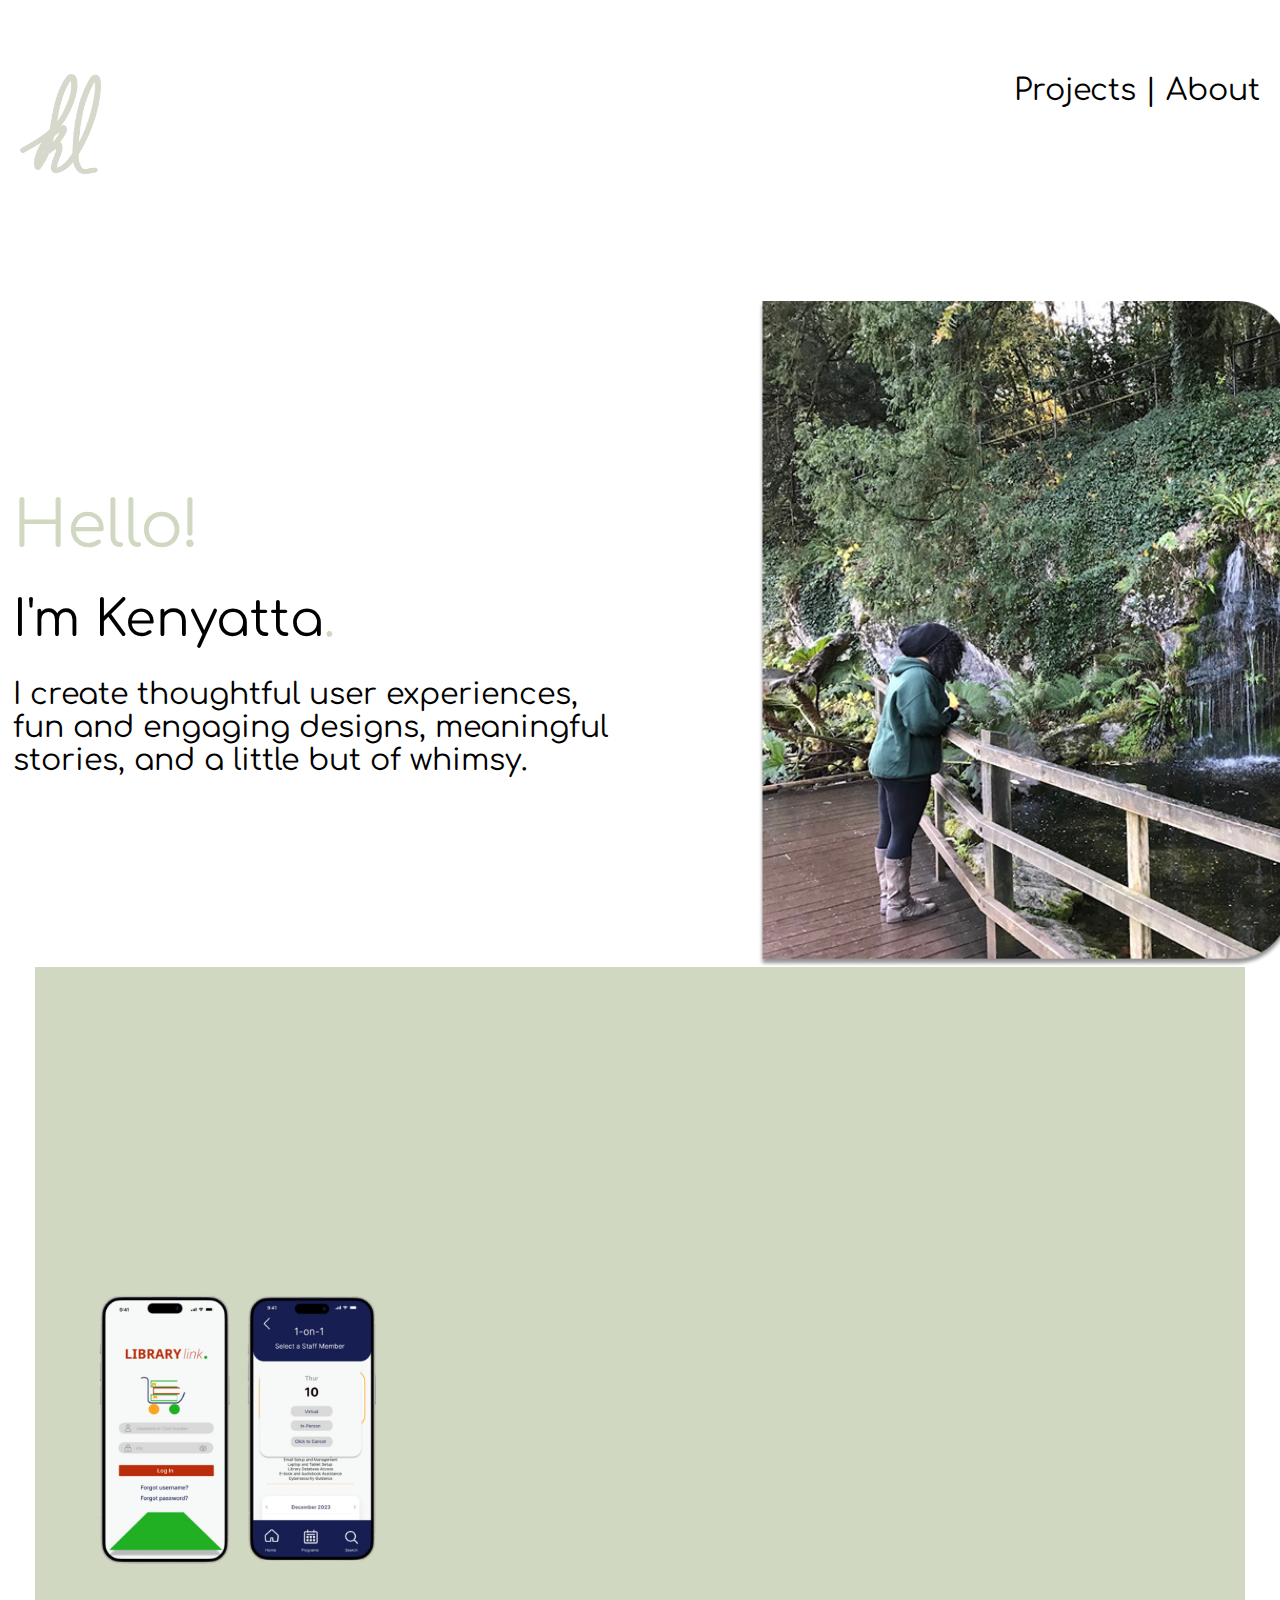
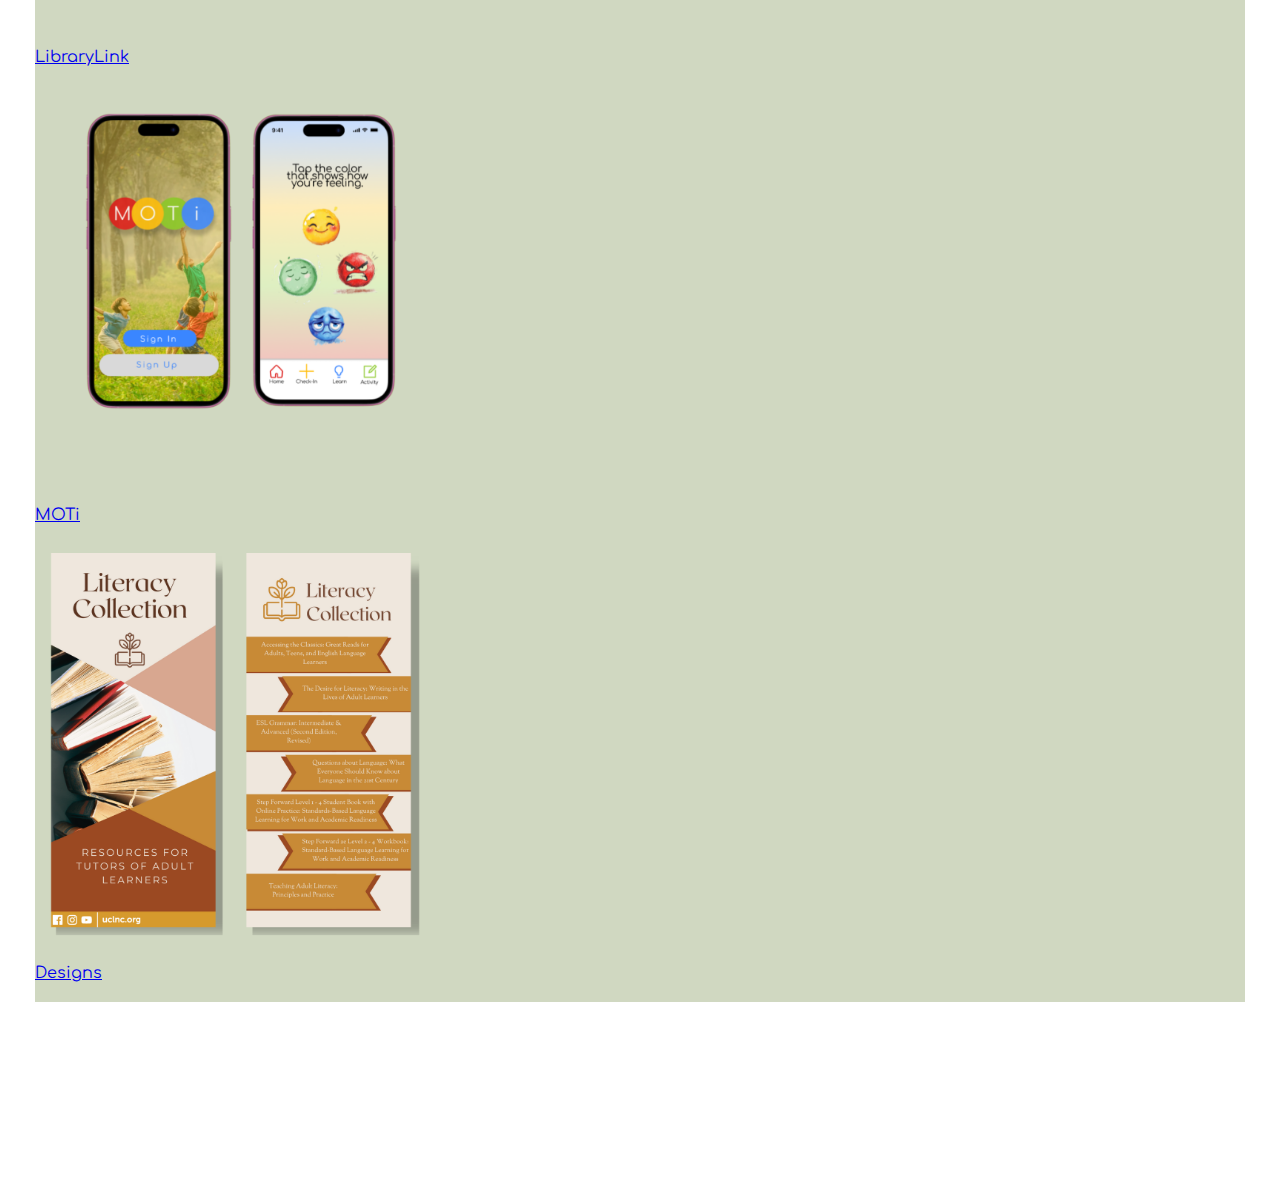
==== index.html @ 4528dbc0 "Initial commit" ====
<!doctype html>
<html lang="en">
  <head>
    <meta charset="UTF-8" />
    <meta name="viewport" content="width=device-width, initial-scale=1.0" />
    <title>Kenyatta Ladd</title>
    <link rel="stylesheet" href="styles.css" />
    <link
      href="https://fonts.googleapis.com/css2?family=Comfortaa:wght@300;400;500;600;700&display=swap"
      rel="stylesheet"
    />
  </head>
  <body>
    <div class="portfolio-container">
      <header class="site-header">
        <h1 class="site-title"><img src="images/sig.png" width="81" height="100"></h1>
        <nav class="site-navigation">
          <p class="nav-links"><a href="#">Projects</a> | <a href="about.html">About</a></p>
        </nav>
      </header>

      <main class="main-content" space="69">
        <section class="hero-section">
          <div class="hero-content">
            <div class="hero-text">
              <h2 class="greeting">Hello!</h2>
              <h2 class="introduction">
                I'm Kenyatta<span class="accent-dot">.</span>
                <br />
              </h2>
              <p class="description">
                I create thoughtful user experiences, fun and engaging designs,
                meaningful stories, and a little but of whimsy.
              </p>
            </div>
          </div>
          <div class="hero-image-container">
            <img
              src="images/waterfall.png"
              alt="Kenyatta Ladd portrait"
              class="hero-image"
            />
          </div>
        </section>
      </main>

      
<section class="projects">
      <h2 class="projects-heading">Projects</h2>

      <section class="projects-section">
        <div class="project-header">
            <div class="polaroid">
                <div class="container">
                    <a href="#"><img src="images/librarylink.png" alt="" width="400px" height="400px">
                    <p class="caption">LibraryLink</p></a>
                </div>
            </div>
    
            <div class="polaroid">
                <div class="container">
                    <a href="#"><img src="Moti.png" alt="" width="400px" height="400px">
                    <p class="caption">MOTi</p></a>
                </div>
            </div>

            <div class="polaroid">
              <div class="container">
                  <a href="#"><img src="images/literacycollection.png" alt="" width="400px" height="400px">
                  <p class="caption">Designs</p></a>
              </div>
          </div>
    
        </div>
    </section>

  </section>
    </div>

    <script src="script.js"></script>
  </body>
</html>
---- styles.css ----
/* Base styles */
body {
    margin: 0;
    padding: 0;
    font-family:
      Comfortaa,
      -apple-system,
      Roboto,
      Helvetica,
      sans-serif;
    background-color: rgba(255, 255, 255, 1);
  }
  
  /* Portfolio container */
  .portfolio-container {
    display: flex;
    padding-top: 74px;
    padding-bottom: 195px;
    flex-direction: column;
    overflow: hidden;
    align-items: center;
  }
  
  /* Header section */
  .site-header {
    display: flex;
    width: 100%;
    max-width: 1240px;
    align-items: stretch;
    gap: 20px;
    color: rgba(0, 0, 0, 1);
    font-weight: 400;
    flex-wrap: wrap;
    justify-content: space-between;
  }
  
  .site-title {
    font-size: 48px;
    margin: 0;
    font-weight: 400;
  }
  
  .nav-links {
    font-size: 30px;
    margin: 0;
  }

  .nav-links a {
    text-decoration: none;
    color: #000000;
  }

  
  
  /* Main content section */
  .main-content {
    margin-top: 116px;
    margin-left: 25px;
    width: 100%;
    max-width: 1289px;
  }
  
  .hero-section {
    gap: 20px;
    display: flex;
  }
  
  .hero-content {
    display: flex;
    flex-direction: column;
    align-items: stretch;
    line-height: normal;
    width: 50%;
    margin-left: 0px;
  }
  
  .hero-text {
    display: flex;
    margin-top: auto;
    margin-bottom: auto;
    flex-direction: column;
    align-self: stretch;
    align-items: start;
    font-size: 64px;
    color: rgba(0, 0, 0, 1);
    font-weight: 400;
  }
  
  .greeting {
    color: rgba(208, 216, 193, 1);
    margin: 0;
    font-weight: 400;
    font-size: 64px;
  }
  
  .introduction {
    margin-top: 30px;
    margin-bottom: 0;
    font-weight: 400;
    font-size: 50px;
  }
  
  .accent-dot {
    color: rgba(208, 216, 193, 1);
  }
  
  .description {
    font-size: 30px;
    align-self: stretch;
    margin-top: 30px;
    margin-bottom: 0;
  }
  
  .hero-image-container {
    display: flex;
    flex-direction: column;
    align-items: stretch;
    line-height: normal;
    width: 50%;
    margin-left: 20px;
  }
  
  /* .hero-image {
    aspect-ratio: 0.93;
    object-fit: contain;
    object-position: center;
    width: 100%;
    border-radius: 50px;
    box-shadow: 0px 4px 4px rgba(0, 0, 0, 0.25);
    flex-grow: 1;
  } */
  
  /* Projects section */

.projects{
  background-color: #d0d8c1;
}

  .projects-heading {
    color: rgba(208, 216, 193, 1);
    font-size: 64px;
    font-weight: 400;
    margin-top: 142px;
    margin-bottom: 48px;
  }
  


.polaroid {
    flex: 0 0 auto; /* Ensures each item stays its own size */
    width: 420px; /* Adjusted to fit images properly */
}

  
  .moti-title {
    color: rgba(0, 0, 0, 1);
    font-size: 64px;
    font-weight: 400;
    margin-top: 105px;
    margin-left: 158px;
    margin-bottom: 62px;
  }
  
  .moti-image {
    aspect-ratio: 1;
    object-fit: contain;
    object-position: center;
    width: 505px;
    max-width: 100%;
  }

  .banner-section {
    position: relative;
  }
  
  .banner-image {
    width: 100%;
    height: 567px;
    object-fit: cover;
  }
  
  .banner-overlay {
    position: absolute;
    top: 0;
    right: 0;
    bottom: 0;
    left: 0;
    background-color: #d0d8c1;
    opacity: 0.68;
  }
  
  .banner-title {
    position: absolute;
    right: 40px;
    bottom: 40px;
    color: #fff;
    font-family: "Comfortaa", sans-serif;
    font-size: 128px;
    font-weight: 400;
  }

  .container {
    overflow: hidden;
  }
  
  .container img {
    transition: transform .5s ease-out;
  }
  
  .container:hover img {
    transform: scale(1.3);
  }
  
  .polaroid {
    display: inline-block;
    margin: auto;
    width: 50%;
    /* background-color: white; */
    box-shadow: 0px 0px 4px 8px rgba(0, 0, 0, 0.2), 0 6px 20px 0 rgba(0, 0, 0, 0.19) #D3D3D3;
  }

  .about-section {
    padding-top: 80px;
    padding-bottom: 80px;
    display: flex;
    gap: 80px;
  }
  
  .bio-text {
    color: #000;
    font-family: "Comfortaa", sans-serif;
    font-size: 30px;
    line-height: 1;
    flex: 1;
  }

  .activity-cards {
    width: 400px;
    background-color: #d0d8c1;
    padding: 40px;
    display: flex;
    flex-direction: column;
    gap: 40px;
    
  }

  .activity-card {
    color: #d0d8c1;
    font-family: "Content", sans-serif;
    font-size: 20px;
    /* line-height: 1; */
    background-color: #fff;
    border-radius: 20px;
    box-shadow: 0px 4px 4px 6px rgba(0, 0, 0, 0.25);
    
    
  }

  .activity-card h3 {
    padding-left: 10px;
  }


  /* Media queries for responsive design */
  @media (max-width: 991px) {
    .portfolio-container {
      padding-bottom: 100px;
    }
  
    .site-header {
      max-width: 100%;
    }
  
    .site-title {
      font-size: 40px;
    }
  
    .main-content {
      max-width: 100%;
      margin-top: 40px;
    }
  
    .hero-section {
      flex-direction: column;
      align-items: stretch;
      gap: 0px;
    }
  
    .hero-content {
      width: 100%;
    }
  
    .hero-text {
      max-width: 100%;
      margin-top: 40px;
      font-size: 40px;
    }
  
    .greeting {
      font-size: 40px;
    }
  
    .introduction {
      margin-top: 40px;
      font-size: 40px;
    }
  
    .description {
      max-width: 100%;
    }
  
    .hero-image-container {
      width: 100%;
    }
  
    .hero-image {
      max-width: 100%;
      margin-top: 40px;
    }
  
    .projects-heading {
      margin-top: 40px;
      font-size: 40px;
    }
  
    .projects-section {
      max-width: 100%;
      padding-left: 20px;
      padding-right: 20px;
      padding-top: 100px;
      margin-top: 40px;
    }
  
    .project-header {
      max-width: 100%;
      font-size: 40px;
      white-space: initial;
    }
  
    .project-title {
      font-size: 40px;
    }
  
    .project-images {
      max-width: 100%;
      margin-top: 40px;
    }
  
    .project-image {
      max-width: 100%;
    }
  
    .moti-title {
      margin-left: 10px;
      margin-top: 40px;
      font-size: 40px;
    }
  
    .moti-image {
      margin-top: 40px;
    }
  }
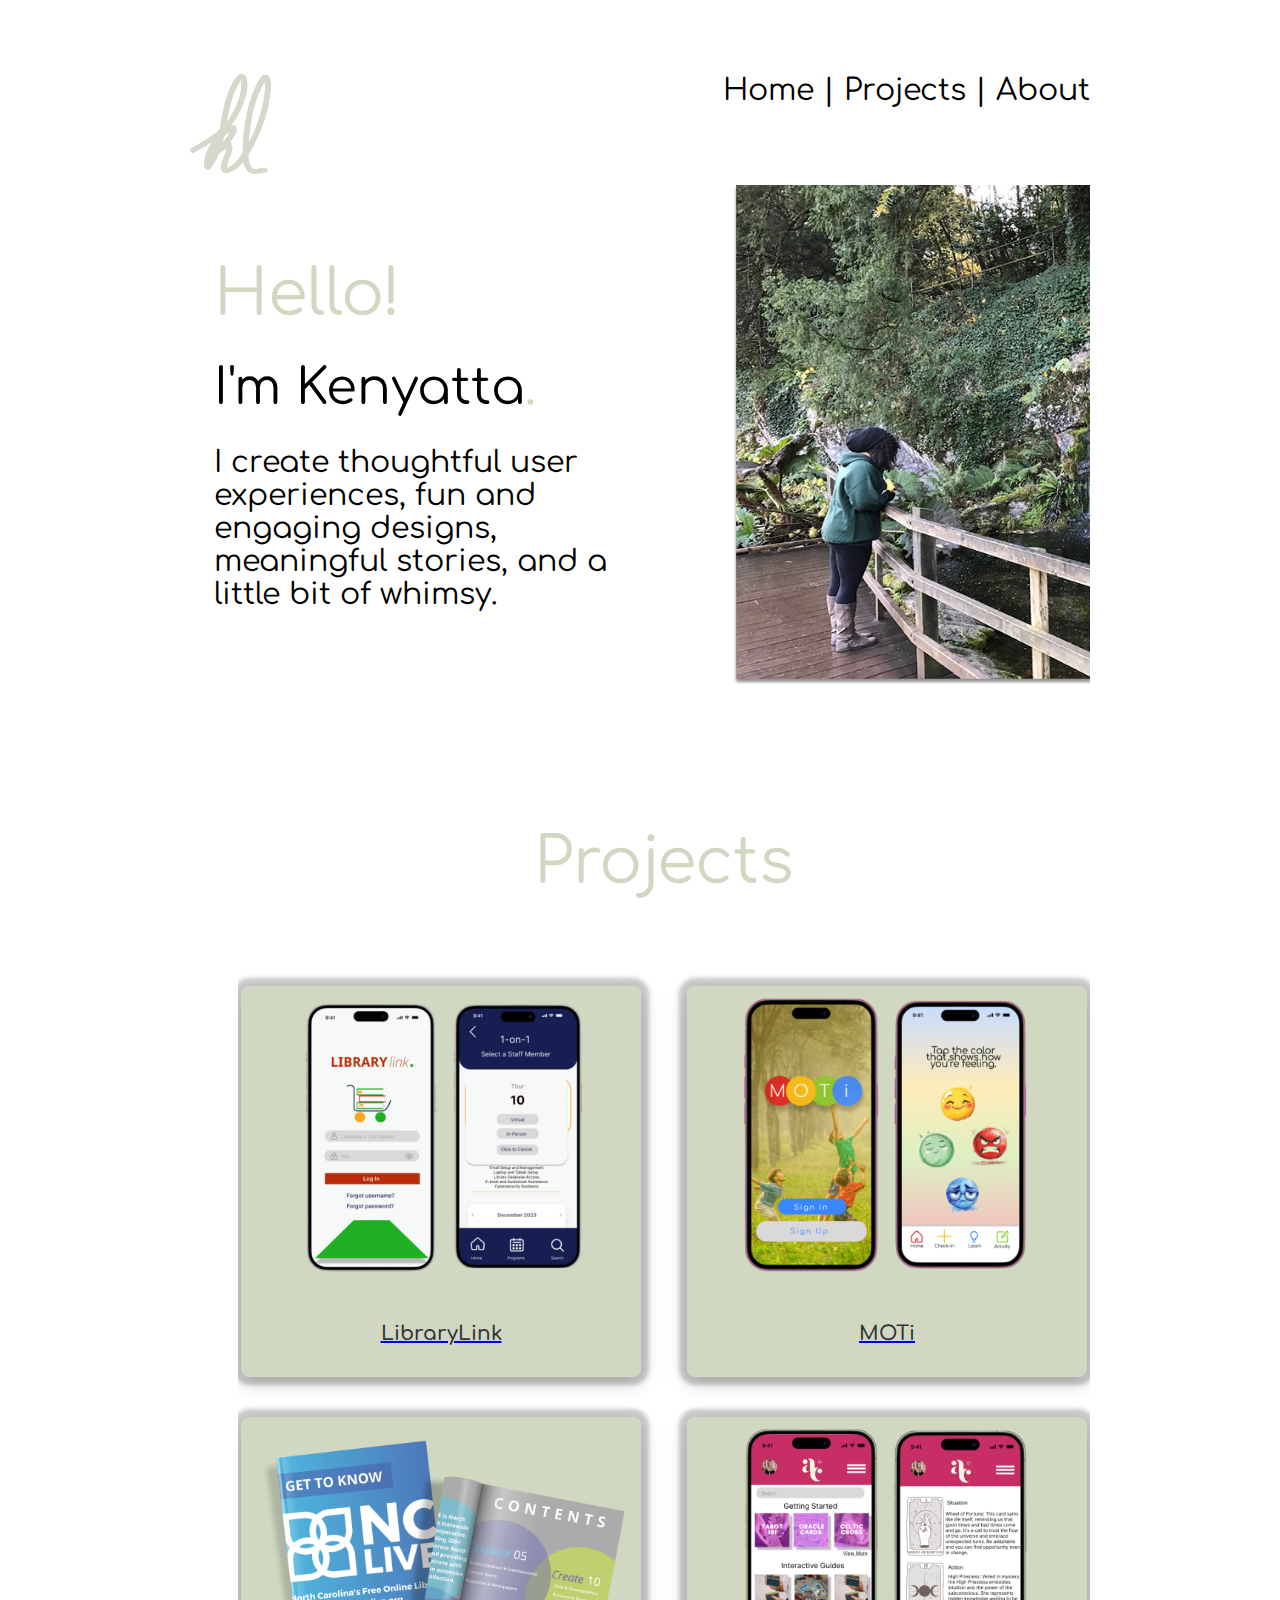
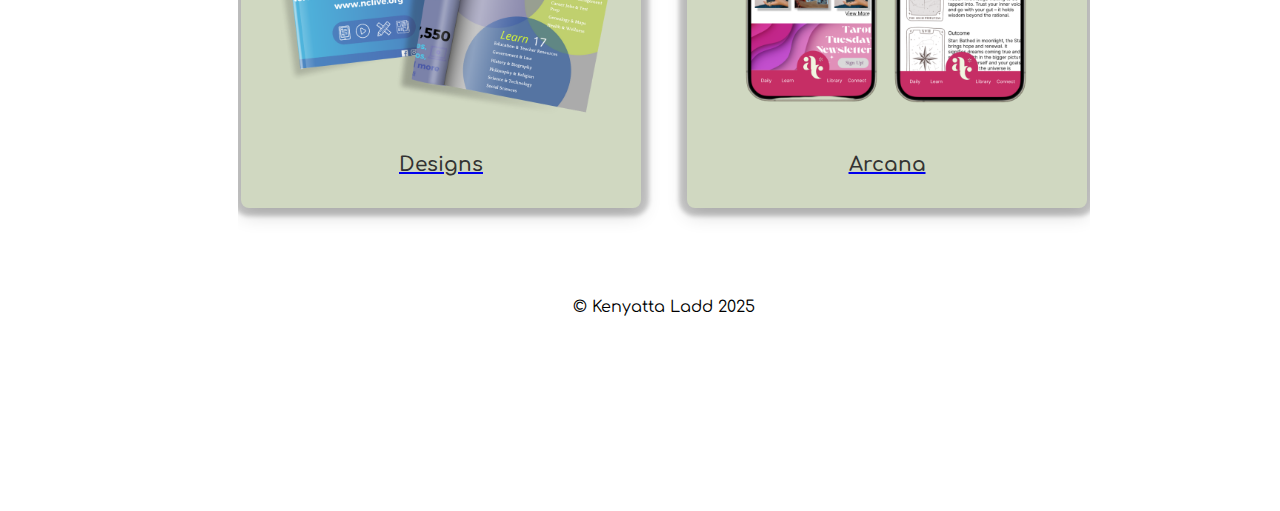
==== commit 253a316c: "Updated About and Home pages" ====
--- a/index.html
+++ b/index.html
@@ -13,24 +13,23 @@
   <body>
     <div class="portfolio-container">
       <header class="site-header">
-        <h1 class="site-title"><img src="images/sig.png" width="81" height="100"></h1>
+        <h1 class="site-title"><img src="images/sig.png" width="81" height="100" /></h1>
         <nav class="site-navigation">
-          <p class="nav-links"><a href="#">Projects</a> | <a href="about.html">About</a></p>
+          <p class="nav-links"><a href="index.html">Home</a> | <a href="#projects">Projects</a> | <a href="about.html">About</a></p>
         </nav>
       </header>
 
-      <main class="main-content" space="69">
+      <main class="main-content">
         <section class="hero-section">
           <div class="hero-content">
             <div class="hero-text">
               <h2 class="greeting">Hello!</h2>
               <h2 class="introduction">
-                I'm Kenyatta<span class="accent-dot">.</span>
-                <br />
+                I'm Kenyatta<span class="accent-dot">.</span><br />
               </h2>
               <p class="description">
                 I create thoughtful user experiences, fun and engaging designs,
-                meaningful stories, and a little but of whimsy.
+                meaningful stories, and a little bit of whimsy.
               </p>
             </div>
           </div>
@@ -39,44 +38,57 @@
               src="images/waterfall.png"
               alt="Kenyatta Ladd portrait"
               class="hero-image"
+              height="500px"
+              width="500px"
             />
           </div>
         </section>
+
+        <section class="projects" id="projects">
+          <h2 class="projects-heading">Projects</h2>
+          <section class="projects-section">
+            <div class="project-header">
+              <div class="polaroid">
+                <div class="container">
+                  <a href="#">
+                    <img src="images/LibraryLink Mobile.png" alt="LibraryLink preview" width="400px" height="400px" />
+                    <p class="caption">LibraryLink</p>
+                  </a>
+                </div>
+              </div>
+
+              <div class="polaroid">
+                <div class="container">
+                  <a href="#">
+                    <img src="images/MotiMobile.png" alt="MOTi preview" width="400px" height="400px" />
+                    <p class="caption">MOTi</p>
+                  </a>
+                </div>
+              </div>
+
+              <div class="polaroid">
+                <div class="container">
+                  <a href="#">
+                    <img src="images/NC Live.png" alt="Literacy collection preview" width="400px" height="400px" />
+                    <p class="caption">Designs</p>
+                  </a>
+                </div>
+              </div>
+
+              <div class="polaroid">
+                <div class="container">
+                  <a href="#">
+                    <img src="images/ArcanaMobile.png" alt="Arcana preview" width="400px" height="400px" />
+                    <p class="caption">Arcana</p>
+                  </a>
+                </div>
+              </div>
+            </div>
+          </section>
+        </section>
+        <footer>&copy; Kenyatta Ladd 2025</footer>
       </main>
-
-      
-<section class="projects">
-      <h2 class="projects-heading">Projects</h2>
-
-      <section class="projects-section">
-        <div class="project-header">
-            <div class="polaroid">
-                <div class="container">
-                    <a href="#"><img src="images/librarylink.png" alt="" width="400px" height="400px">
-                    <p class="caption">LibraryLink</p></a>
-                </div>
-            </div>
-    
-            <div class="polaroid">
-                <div class="container">
-                    <a href="#"><img src="Moti.png" alt="" width="400px" height="400px">
-                    <p class="caption">MOTi</p></a>
-                </div>
-            </div>
-
-            <div class="polaroid">
-              <div class="container">
-                  <a href="#"><img src="images/literacycollection.png" alt="" width="400px" height="400px">
-                  <p class="caption">Designs</p></a>
-              </div>
-          </div>
-    
-        </div>
-    </section>
-
-  </section>
     </div>
-
     <script src="script.js"></script>
   </body>
 </html>
--- a/styles.css
+++ b/styles.css
@@ -1,363 +1,526 @@
 /* Base styles */
+
+html {
+  scroll-behavior: smooth;
+}
+
 body {
-    margin: 0;
-    padding: 0;
-    font-family:
-      Comfortaa,
-      -apple-system,
-      Roboto,
-      Helvetica,
-      sans-serif;
-    background-color: rgba(255, 255, 255, 1);
-  }
-  
-  /* Portfolio container */
+  margin: 0;
+  padding: 0;
+  font-family:
+    Comfortaa,
+    -apple-system,
+    Roboto,
+    Helvetica,
+    sans-serif;
+  background-color: rgba(255, 255, 255, 1);
+}
+
+/* Portfolio container */
+.portfolio-container {
+  display: flex;
+  padding-top: 74px;
+  padding-bottom: 195px;
+  flex-direction: column;
+  overflow: hidden;
+  align-items: center;
+  padding-bottom: 195px;
+  max-width: 900px;   
+  width: 100%;        
+  margin: 0 auto; 
+
+}
+
+/* Header section */
+.site-header {
+  display: flex;
+  width: 100%;
+  max-width: 1240px;
+  align-items: stretch;
+  gap: 20px;
+  color: rgba(0, 0, 0, 1);
+  font-weight: 400;
+  flex-wrap: wrap;
+  justify-content: space-between;
+}
+
+.site-title {
+  font-size: 48px;
+  margin: 0;
+  font-weight: 400;
+}
+
+.nav-links {
+  font-size: 30px;
+  margin: 0;
+}
+
+.nav-links a {
+  text-decoration: none;
+  color: #000000;
+}
+
+
+
+/* Main content section */
+/* .main-content {
+  margin-top: 116px;
+  margin-left: 25px;
+  width: 100%;
+  max-width: 1289px;
+} */
+
+.main-content {
+  width: 100%;
+  max-width: 1200px;
+  margin: 0 auto;
+  padding: 0 24px;
+}
+
+
+.hero-section {
+  gap: 20px;
+  display: flex;
+}
+
+.hero-content {
+  display: flex;
+  flex-direction: column;
+  align-items: stretch;
+  line-height: normal;
+  width: 50%;
+  margin-left: 0px;
+}
+
+.hero-text {
+  display: flex;
+  margin-top: auto;
+  margin-bottom: auto;
+  flex-direction: column;
+  align-self: stretch;
+  align-items: start;
+  font-size: 64px;
+  color: rgba(0, 0, 0, 1);
+  font-weight: 400;
+}
+
+.greeting {
+  color: rgba(208, 216, 193, 1);
+  margin: 0;
+  font-weight: 400;
+  font-size: 64px;
+}
+
+.introduction {
+  margin-top: 30px;
+  margin-bottom: 0;
+  font-weight: 400;
+  font-size: 50px;
+}
+
+.accent-dot {
+  color: rgba(208, 216, 193, 1);
+}
+
+.description {
+  font-size: 30px;
+  align-self: stretch;
+  margin-top: 30px;
+  margin-bottom: 0;
+}
+
+.hero-image-container {
+  display: flex;
+  flex-direction: column;
+  align-items: stretch;
+  line-height: normal;
+  width: 50%;
+  margin-left: 20px;
+}
+
+/* .hero-image {
+  aspect-ratio: 0.93;
+  object-fit: contain;
+  object-position: center;
+  width: 100%;
+  border-radius: 50px;
+  box-shadow: 0px 4px 4px rgba(0, 0, 0, 0.25);
+  flex-grow: 1;
+} */
+
+/* Projects section */
+
+.project-header {
+  display: flex;
+  flex-direction: row;
+  overflow-x: auto;
+  gap: 24px; /* Optional spacing between items */
+  padding-bottom: 16px; /* Prevents last item from getting cut off */
+  scrollbar-width: thin; /* Firefox */
+}
+
+.project-header::-webkit-scrollbar {
+  height: 8px;
+}
+
+.project-header::-webkit-scrollbar-thumb {
+  background-color: #888;
+  border-radius: 4px;
+}
+
+.project-header::-webkit-scrollbar-track {
+  background-color: transparent;
+}
+
+.polaroid {
+  flex: 0 0 auto; /* Prevent flex from shrinking or growing */
+  width: 400px;
+}
+
+.project-header {
+  scroll-snap-type: x mandatory;
+}
+
+.polaroid {
+  scroll-snap-align: start;
+}
+
+
+.moti-title {
+  color: rgba(0, 0, 0, 1);
+  font-size: 64px;
+  font-weight: 400;
+  margin-top: 105px;
+  margin-left: 158px;
+  margin-bottom: 62px;
+}
+
+.moti-image {
+  aspect-ratio: 1;
+  object-fit: contain;
+  object-position: center;
+  width: 505px;
+  max-width: 100%;
+}
+
+
+
+
+.about-section {
+  padding: 0px 24px;
+  display: flex;
+  flex-direction: column;
+  align-items: center; /* center children */
+  gap: 80px;
+  margin: 0 auto;
+  text-align: center;
+}
+
+
+.about-section > img {
+ width: 900px;
+}
+
+.image-overlay-container {
+  position: relative;
+  width: 100%;
+  max-width: 900px; 
+  margin: 0 auto;
+  font-family: 'Comfortaa', cursive;
+}
+
+.image-overlay-container img {
+  width: 100%;
+  display: block;
+}
+
+.overlay {
+  position: absolute;
+  top: 0;
+  left: 0;
+  width: 100%;
+  height: 100%;
+  background-color: rgba(208, 216, 193, 1);
+  opacity: 0.6; /* Adjust this to make the image more or less visible */
+}
+
+.overlay-text {
+  position: absolute;
+  top: 50%;
+  left: 50%;
+  transform: translate(-50%, -50%);
+  color: white;
+  font-size: 4rem;
+  font-weight: 600;
+}
+
+
+
+.bio-text {
+  flex: 1 1 60%;
+  max-width: 700px;
+  font-size: 16px;
+  text-align: center;
+  line-height: 1.6;
+}
+
+.activity-cards {
+  flex: 1 1 35%;
+  max-width: 400px;
+  background-color: #d0d8c1;
+  padding: 32px;
+  display: flex;
+  flex-direction: column;
+  gap: 32px;
+  border-radius: 16px;
+}
+
+
+.activity-card {
+  background-color: #fff;
+  border-radius: 16px;
+  padding: 20px;
+  box-shadow: 0px 4px 4px 6px rgba(0, 0, 0, 0.1);
+  font-family: "Comfortaa", sans-serif;
+  color: #333;
+  font-size: 18px;
+  line-height: 1.5;
+}
+
+.activity-card h3 {
+  margin: 0 0 8px 0;
+  font-size: 20px;
+  color: #000;
+}
+
+.activity-card a {
+  color: rgba(208, 216, 193, 1);
+  font-weight: 600;
+  text-decoration: none;
+}
+
+.activity-card a:hover {
+  text-decoration: underline;
+}
+
+.contact-section {
+  padding: 100px 24px;
+  max-width: 700px;
+  margin: 0 auto;
+}
+
+.contact-section h2 {
+  font-size: 48px;
+  margin-bottom: 32px;
+  text-align: center;
+}
+
+.contact-form {
+  display: flex;
+  flex-direction: column;
+  gap: 20px;
+}
+
+.contact-form label {
+  font-size: 18px;
+  font-weight: 600;
+  color: #333;
+}
+
+.contact-form input,
+.contact-form textarea {
+  font-family: "Comfortaa", sans-serif;
+  font-size: 16px;
+  padding: 12px;
+  border: 1px solid #ccc;
+  border-radius: 8px;
+  resize: vertical;
+}
+
+.contact-form button {
+  padding: 12px 20px;
+  font-size: 18px;
+  background-color: #d0d8c1;
+  border: none;
+  border-radius: 8px;
+  cursor: pointer;
+  font-weight: 600;
+  transition: background-color 0.3s ease;
+}
+
+.contact-form button:hover {
+  background-color: #b9c3a7;
+}
+
+
+/* Media queries for responsive design */
+@media (max-width: 991px) {
   .portfolio-container {
-    display: flex;
-    padding-top: 74px;
-    padding-bottom: 195px;
-    flex-direction: column;
-    overflow: hidden;
-    align-items: center;
-  }
-  
-  /* Header section */
+    padding-bottom: 100px;
+  }
+
   .site-header {
-    display: flex;
-    width: 100%;
-    max-width: 1240px;
-    align-items: stretch;
-    gap: 20px;
-    color: rgba(0, 0, 0, 1);
-    font-weight: 400;
-    flex-wrap: wrap;
-    justify-content: space-between;
-  }
-  
+    max-width: 100%;
+  }
+
   .site-title {
-    font-size: 48px;
-    margin: 0;
-    font-weight: 400;
-  }
-  
-  .nav-links {
-    font-size: 30px;
-    margin: 0;
-  }
-
-  .nav-links a {
-    text-decoration: none;
-    color: #000000;
-  }
-
-  
-  
-  /* Main content section */
+    font-size: 40px;
+  }
+
   .main-content {
-    margin-top: 116px;
-    margin-left: 25px;
-    width: 100%;
-    max-width: 1289px;
-  }
-  
+    max-width: 100%;
+    margin-top: 40px;
+  }
+
   .hero-section {
-    gap: 20px;
-    display: flex;
-  }
-  
-  .hero-content {
-    display: flex;
     flex-direction: column;
     align-items: stretch;
-    line-height: normal;
-    width: 50%;
-    margin-left: 0px;
-  }
-  
+    gap: 0px;
+  }
+
+  .hero-content {
+    width: 100%;
+  }
+
   .hero-text {
-    display: flex;
-    margin-top: auto;
-    margin-bottom: auto;
-    flex-direction: column;
-    align-self: stretch;
-    align-items: start;
-    font-size: 64px;
-    color: rgba(0, 0, 0, 1);
-    font-weight: 400;
-  }
-  
+    max-width: 100%;
+    margin-top: 40px;
+    font-size: 40px;
+  }
+
   .greeting {
-    color: rgba(208, 216, 193, 1);
-    margin: 0;
-    font-weight: 400;
-    font-size: 64px;
-  }
-  
+    font-size: 40px;
+  }
+
   .introduction {
-    margin-top: 30px;
-    margin-bottom: 0;
-    font-weight: 400;
-    font-size: 50px;
-  }
-  
-  .accent-dot {
-    color: rgba(208, 216, 193, 1);
-  }
-  
+    margin-top: 40px;
+    font-size: 40px;
+  }
+
   .description {
-    font-size: 30px;
-    align-self: stretch;
-    margin-top: 30px;
-    margin-bottom: 0;
-  }
-  
+    max-width: 100%;
+  }
+
   .hero-image-container {
-    display: flex;
-    flex-direction: column;
-    align-items: stretch;
-    line-height: normal;
-    width: 50%;
-    margin-left: 20px;
-  }
-  
-  /* .hero-image {
-    aspect-ratio: 0.93;
-    object-fit: contain;
-    object-position: center;
     width: 100%;
-    border-radius: 50px;
-    box-shadow: 0px 4px 4px rgba(0, 0, 0, 0.25);
-    flex-grow: 1;
-  } */
-  
-  /* Projects section */
-
-.projects{
+  }
+
+  .hero-image {
+    max-width: 100%;
+    margin-top: 40px;
+  }
+
+  .projects-heading {
+    margin-top: 40px;
+    font-size: 40px;
+  }
+
+  .projects-section {
+    max-width: 100%;
+    padding-left: 20px;
+    padding-right: 20px;
+    padding-top: 100px;
+    margin-top: 40px;
+  }
+
+  .project-header {
+    max-width: 100%;
+    font-size: 40px;
+    white-space: initial;
+  }
+
+  .project-title {
+    font-size: 40px;
+  }
+
+  .project-images {
+    max-width: 100%;
+    margin-top: 40px;
+  }
+
+  .project-image {
+    max-width: 100%;
+  }
+
+  .moti-title {
+    margin-left: 10px;
+    margin-top: 40px;
+    font-size: 40px;
+  }
+
+  .moti-image {
+    margin-top: 40px;
+  }
+}
+
+
+/* ----------------------------- */
+/* Projects Section (Cleaned) */
+/* ----------------------------- */
+
+.projects {
+/* background-color: #d0d8c1; */
+width: 100%;
+}
+
+.projects-heading {
+color: rgba(208, 216, 193, 1);
+font-size: 64px;
+font-weight: 400;
+margin-top: 142px;
+margin-bottom: 48px;
+text-align: center;
+}
+
+.projects-section {
+padding: 0 24px;
+}
+
+.project-header {
+  display: grid;
+  grid-template-columns: repeat(2, 1fr); /* 2 equal-width columns */
+  gap: 40px;
+  padding: 40px 0;
+  justify-items: center;
+}
+
+.polaroid {
+  display: flex;
+  flex-direction: column;
+  width: 100%;
+  max-width: 400px;
+  box-shadow: 0px 0px 4px 8px rgba(0, 0, 0, 0.2),
+              0 6px 20px 0 rgba(0, 0, 0, 0.19);
   background-color: #d0d8c1;
-}
-
-  .projects-heading {
-    color: rgba(208, 216, 193, 1);
-    font-size: 64px;
-    font-weight: 400;
-    margin-top: 142px;
-    margin-bottom: 48px;
-  }
-  
-
-
-.polaroid {
-    flex: 0 0 auto; /* Ensures each item stays its own size */
-    width: 420px; /* Adjusted to fit images properly */
-}
-
-  
-  .moti-title {
-    color: rgba(0, 0, 0, 1);
-    font-size: 64px;
-    font-weight: 400;
-    margin-top: 105px;
-    margin-left: 158px;
-    margin-bottom: 62px;
-  }
-  
-  .moti-image {
-    aspect-ratio: 1;
-    object-fit: contain;
-    object-position: center;
-    width: 505px;
-    max-width: 100%;
-  }
-
-  .banner-section {
-    position: relative;
-  }
-  
-  .banner-image {
-    width: 100%;
-    height: 567px;
-    object-fit: cover;
-  }
-  
-  .banner-overlay {
-    position: absolute;
-    top: 0;
-    right: 0;
-    bottom: 0;
-    left: 0;
-    background-color: #d0d8c1;
-    opacity: 0.68;
-  }
-  
-  .banner-title {
-    position: absolute;
-    right: 40px;
-    bottom: 40px;
-    color: #fff;
-    font-family: "Comfortaa", sans-serif;
-    font-size: 128px;
-    font-weight: 400;
-  }
-
-  .container {
-    overflow: hidden;
-  }
-  
-  .container img {
-    transition: transform .5s ease-out;
-  }
-  
-  .container:hover img {
-    transform: scale(1.3);
-  }
-  
-  .polaroid {
-    display: inline-block;
-    margin: auto;
-    width: 50%;
-    /* background-color: white; */
-    box-shadow: 0px 0px 4px 8px rgba(0, 0, 0, 0.2), 0 6px 20px 0 rgba(0, 0, 0, 0.19) #D3D3D3;
-  }
-
-  .about-section {
-    padding-top: 80px;
-    padding-bottom: 80px;
-    display: flex;
-    gap: 80px;
-  }
-  
-  .bio-text {
-    color: #000;
-    font-family: "Comfortaa", sans-serif;
-    font-size: 30px;
-    line-height: 1;
-    flex: 1;
-  }
-
-  .activity-cards {
-    width: 400px;
-    background-color: #d0d8c1;
-    padding: 40px;
-    display: flex;
-    flex-direction: column;
-    gap: 40px;
-    
-  }
-
-  .activity-card {
-    color: #d0d8c1;
-    font-family: "Content", sans-serif;
-    font-size: 20px;
-    /* line-height: 1; */
-    background-color: #fff;
-    border-radius: 20px;
-    box-shadow: 0px 4px 4px 6px rgba(0, 0, 0, 0.25);
-    
-    
-  }
-
-  .activity-card h3 {
-    padding-left: 10px;
-  }
-
-
-  /* Media queries for responsive design */
-  @media (max-width: 991px) {
-    .portfolio-container {
-      padding-bottom: 100px;
-    }
-  
-    .site-header {
-      max-width: 100%;
-    }
-  
-    .site-title {
-      font-size: 40px;
-    }
-  
-    .main-content {
-      max-width: 100%;
-      margin-top: 40px;
-    }
-  
-    .hero-section {
-      flex-direction: column;
-      align-items: stretch;
-      gap: 0px;
-    }
-  
-    .hero-content {
-      width: 100%;
-    }
-  
-    .hero-text {
-      max-width: 100%;
-      margin-top: 40px;
-      font-size: 40px;
-    }
-  
-    .greeting {
-      font-size: 40px;
-    }
-  
-    .introduction {
-      margin-top: 40px;
-      font-size: 40px;
-    }
-  
-    .description {
-      max-width: 100%;
-    }
-  
-    .hero-image-container {
-      width: 100%;
-    }
-  
-    .hero-image {
-      max-width: 100%;
-      margin-top: 40px;
-    }
-  
-    .projects-heading {
-      margin-top: 40px;
-      font-size: 40px;
-    }
-  
-    .projects-section {
-      max-width: 100%;
-      padding-left: 20px;
-      padding-right: 20px;
-      padding-top: 100px;
-      margin-top: 40px;
-    }
-  
-    .project-header {
-      max-width: 100%;
-      font-size: 40px;
-      white-space: initial;
-    }
-  
-    .project-title {
-      font-size: 40px;
-    }
-  
-    .project-images {
-      max-width: 100%;
-      margin-top: 40px;
-    }
-  
-    .project-image {
-      max-width: 100%;
-    }
-  
-    .moti-title {
-      margin-left: 10px;
-      margin-top: 40px;
-      font-size: 40px;
-    }
-  
-    .moti-image {
-      margin-top: 40px;
-    }
-  }
-  +  border-radius: 8px;
+  /* overflow: hidden; */
+}
+
+.container {
+overflow: hidden;
+}
+
+.container img {
+  height: 300px; /* or whatever size you want */
+  width: 100%;
+  object-fit: cover;
+  transition: transform 0.5s ease-out;
+}
+
+
+.container:hover img {
+transform: scale(1.1);
+}
+
+.caption {
+text-align: center;
+font-size: 20px;
+font-weight: 600;
+padding: 12px 0;
+color: #333;
+}
+
+footer {
+  text-align: center;
+  margin-top: 50px;
+}